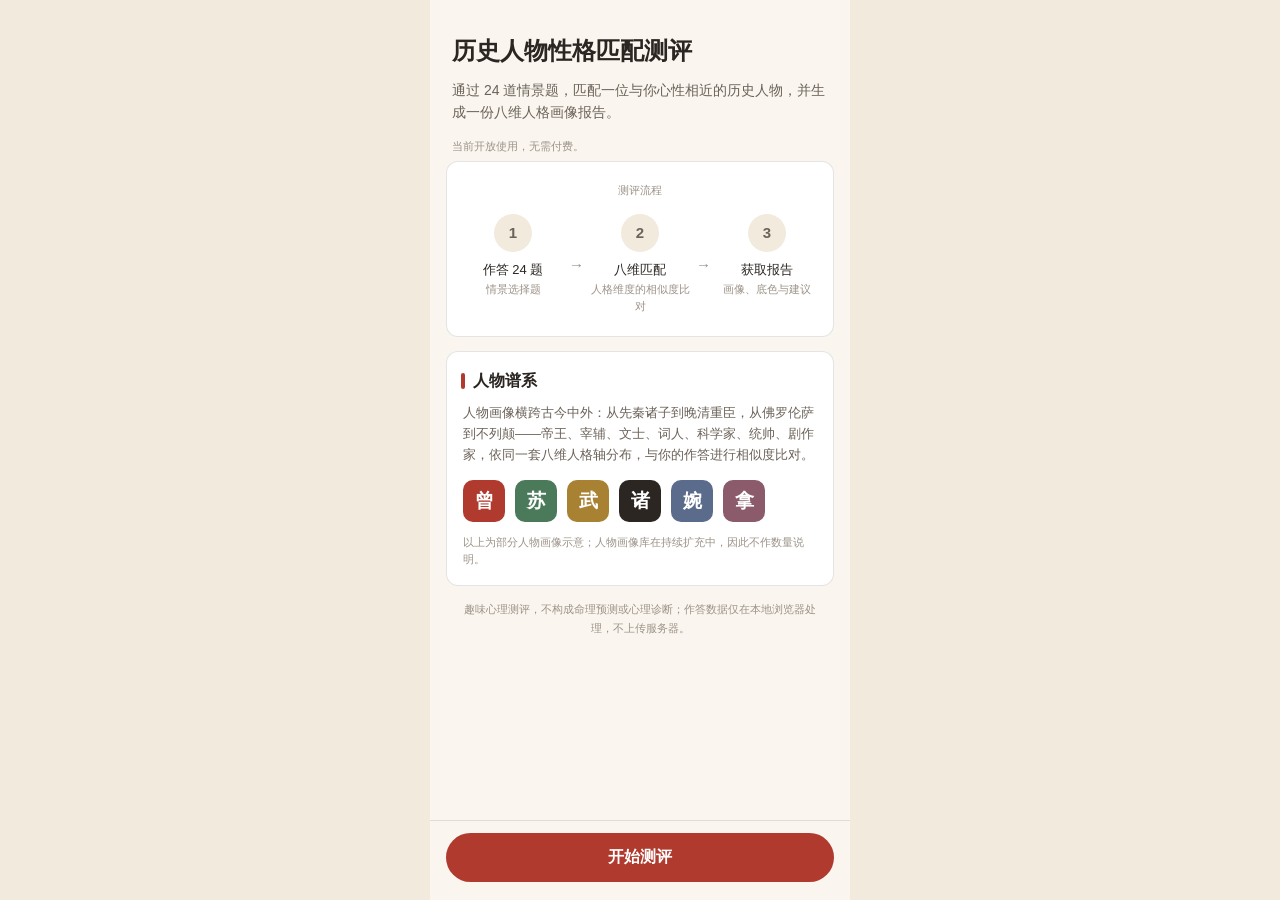
==== index.html @ a06a6378 "历史人物性格匹配测评：原型 v1（20 位人物库 + 八维曼哈顿匹配 + 6 页面）" ====
<!DOCTYPE html>
<html lang="zh-CN">
<head>
<meta charset="UTF-8">
<meta name="viewport" content="width=device-width, initial-scale=1.0">
<title>你最像哪个历史人物</title>
<script>location.replace('pages/landing.html');</script>
</head>
<body>
<p style="text-align:center;padding:40px;">正在进入…</p>
</body>
</html>
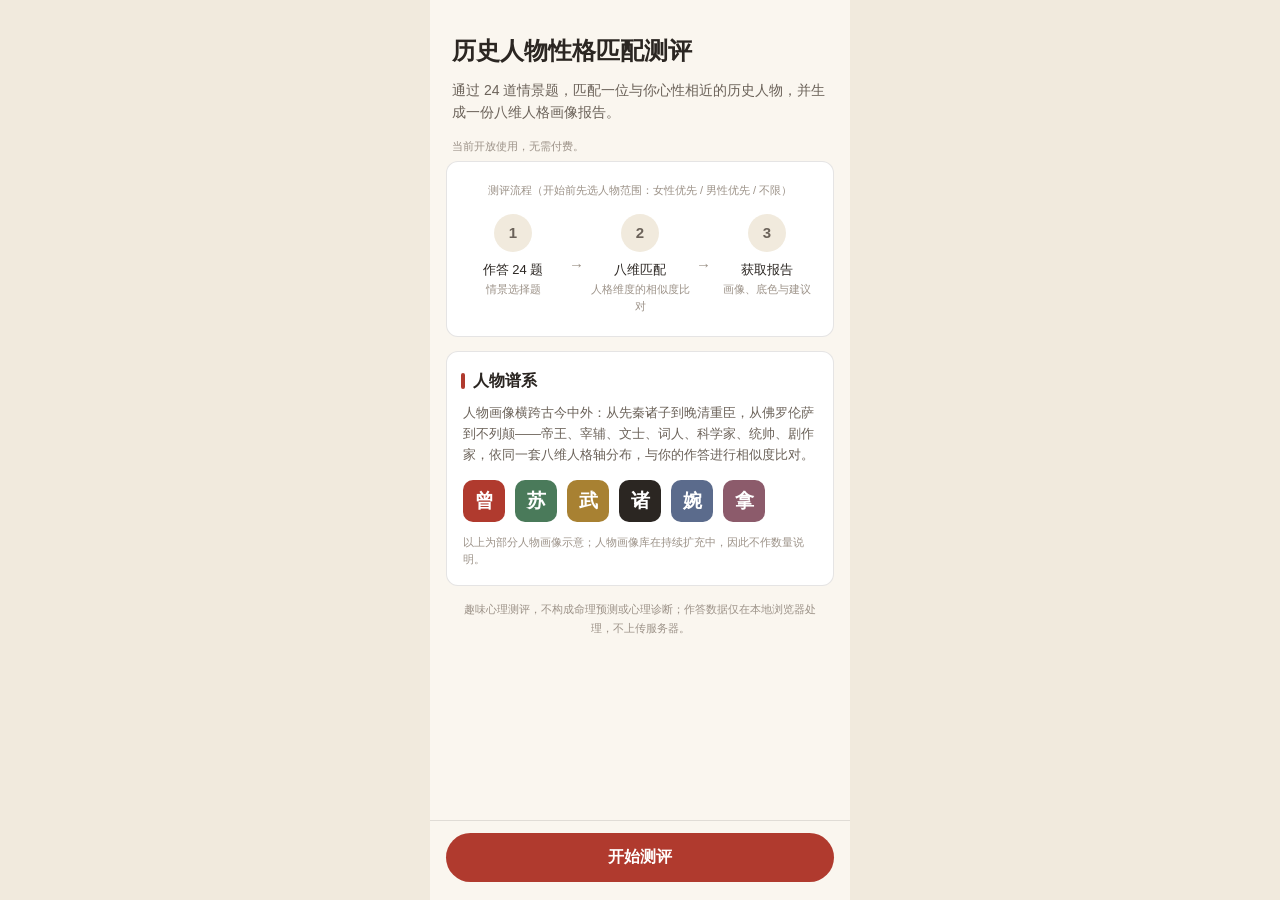
==== commit 9cdcedb1: "修复分享卡片金句字号并新增PWA离线安装支持" ====
--- a/index.html
+++ b/index.html
@@ -4,6 +4,10 @@
 <meta charset="UTF-8">
 <meta name="viewport" content="width=device-width, initial-scale=1.0">
 <title>你最像哪个历史人物</title>
+<link rel="icon" type="image/svg+xml" href="assets/favicon.svg">
+<link rel="manifest" href="/manifest.webmanifest">
+<meta name="theme-color" content="#8a2f2b">
+<script src="assets/pwa.js" defer></script>
 <script>location.replace('pages/landing.html');</script>
 </head>
 <body>
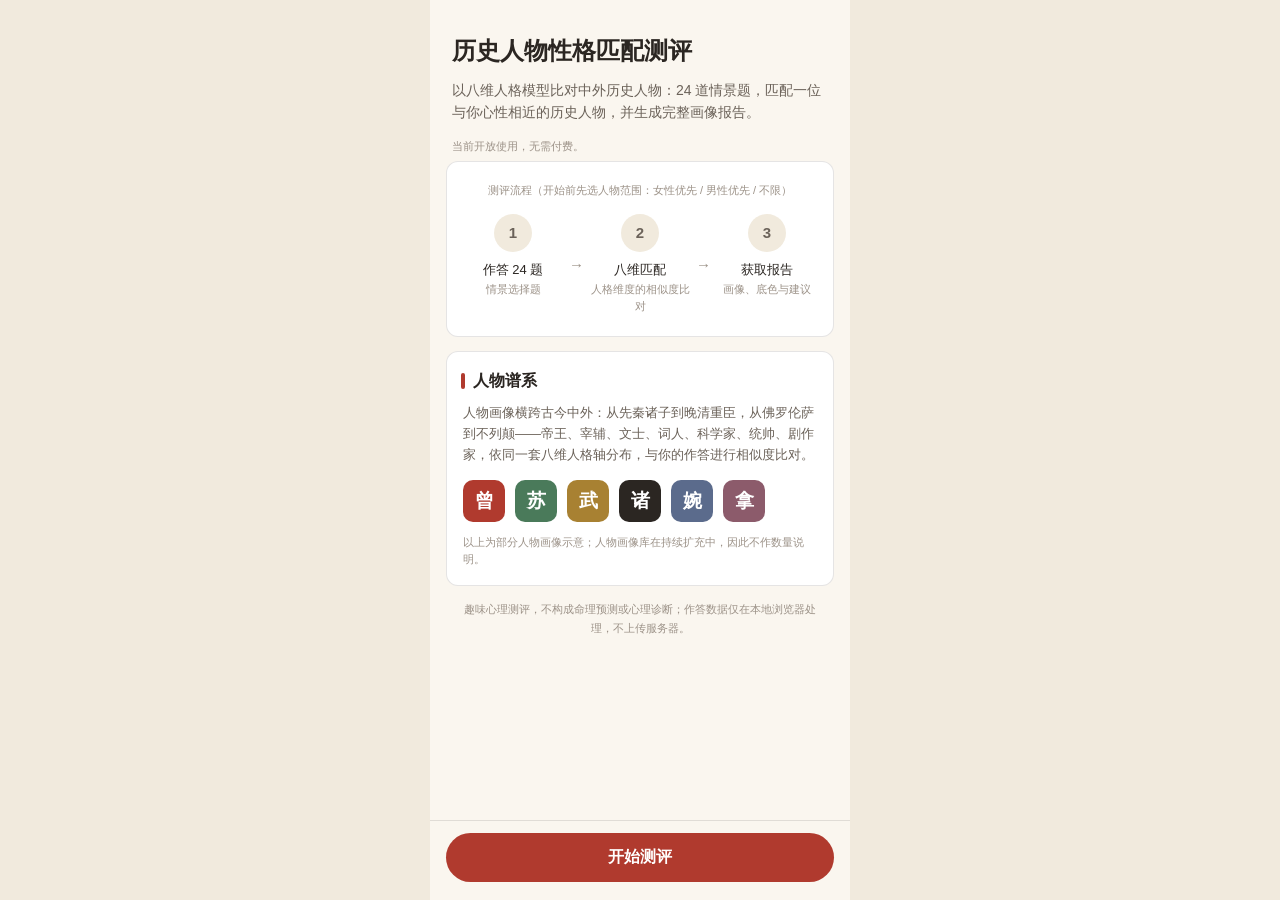
==== commit aac026c5: "统一对外文案口径，改为八维人格模型匹配中外历史人物的表述" ====
--- a/index.html
+++ b/index.html
@@ -5,7 +5,20 @@
 <meta name="viewport" content="width=device-width, initial-scale=1.0">
 <title>你最像哪个历史人物</title>
 <link rel="icon" type="image/svg+xml" href="assets/favicon.svg">
+<meta name="description" content="历史人物性格匹配测评：八维人格模型 × 中外历史人物，3 分钟测出你最像谁。">
+<meta property="og:type" content="website">
+<meta property="og:site_name" content="历史人物测验">
+<meta property="og:title" content="你最像哪个历史人物？">
+<meta property="og:description" content="八维人格模型 × 中外历史人物，3 分钟得出你的历史原型，还能生成专属分享卡片。">
+<meta property="og:image" content="https://history-persona-quiz.pages.dev/assets/og-cover.png">
+<meta property="og:url" content="https://history-persona-quiz.pages.dev/">
+<link rel="canonical" href="https://history-persona-quiz.pages.dev/">
+<meta name="twitter:card" content="summary_large_image">
+<meta name="twitter:title" content="你最像哪个历史人物？">
+<meta name="twitter:description" content="八维人格模型 × 中外历史人物，3 分钟得出你的历史原型。">
+<meta name="twitter:image" content="https://history-persona-quiz.pages.dev/assets/og-cover.png">
 <link rel="manifest" href="/manifest.webmanifest">
+<link rel="apple-touch-icon" href="assets/icon-192.png">
 <meta name="theme-color" content="#8a2f2b">
 <script src="assets/pwa.js" defer></script>
 <script>location.replace('pages/landing.html');</script>
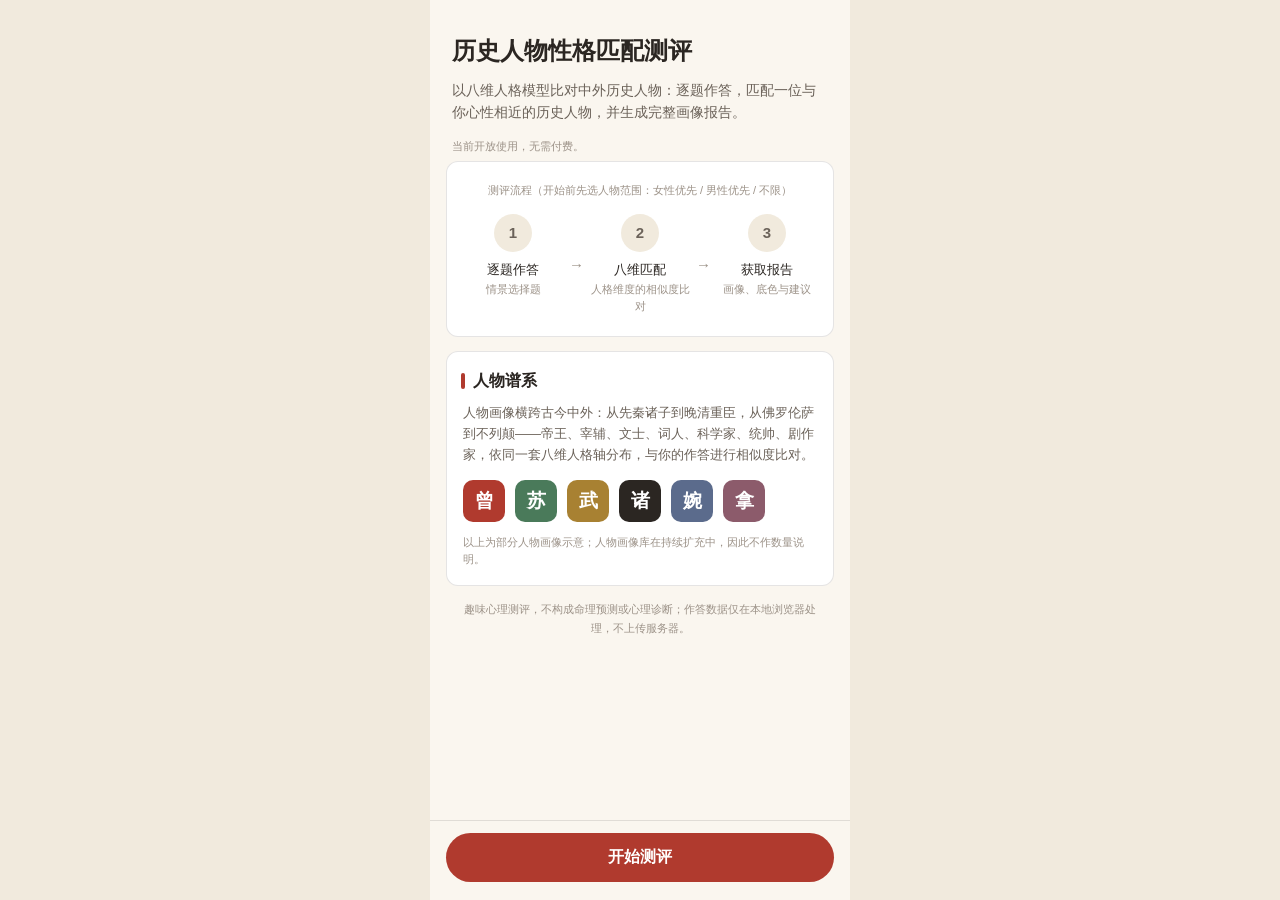
==== commit 981b1911: "去掉页面分享文案里的数字并恢复 README 此前的表述" ====
--- a/index.html
+++ b/index.html
@@ -5,17 +5,17 @@
 <meta name="viewport" content="width=device-width, initial-scale=1.0">
 <title>你最像哪个历史人物</title>
 <link rel="icon" type="image/svg+xml" href="assets/favicon.svg">
-<meta name="description" content="历史人物性格匹配测评：八维人格模型 × 中外历史人物，3 分钟测出你最像谁。">
+<meta name="description" content="历史人物性格匹配测评：八维人格模型 × 中外历史人物，测出与你心性最相近的那一位。">
 <meta property="og:type" content="website">
 <meta property="og:site_name" content="历史人物测验">
 <meta property="og:title" content="你最像哪个历史人物？">
-<meta property="og:description" content="八维人格模型 × 中外历史人物，3 分钟得出你的历史原型，还能生成专属分享卡片。">
+<meta property="og:description" content="八维人格模型 × 中外历史人物，测出与你心性最相近的那一位，还能生成专属分享卡片。">
 <meta property="og:image" content="https://history-persona-quiz.pages.dev/assets/og-cover.png">
 <meta property="og:url" content="https://history-persona-quiz.pages.dev/">
 <link rel="canonical" href="https://history-persona-quiz.pages.dev/">
 <meta name="twitter:card" content="summary_large_image">
 <meta name="twitter:title" content="你最像哪个历史人物？">
-<meta name="twitter:description" content="八维人格模型 × 中外历史人物，3 分钟得出你的历史原型。">
+<meta name="twitter:description" content="八维人格模型 × 中外历史人物，测出与你心性最相近的那一位。">
 <meta name="twitter:image" content="https://history-persona-quiz.pages.dev/assets/og-cover.png">
 <link rel="manifest" href="/manifest.webmanifest">
 <link rel="apple-touch-icon" href="assets/icon-192.png">
